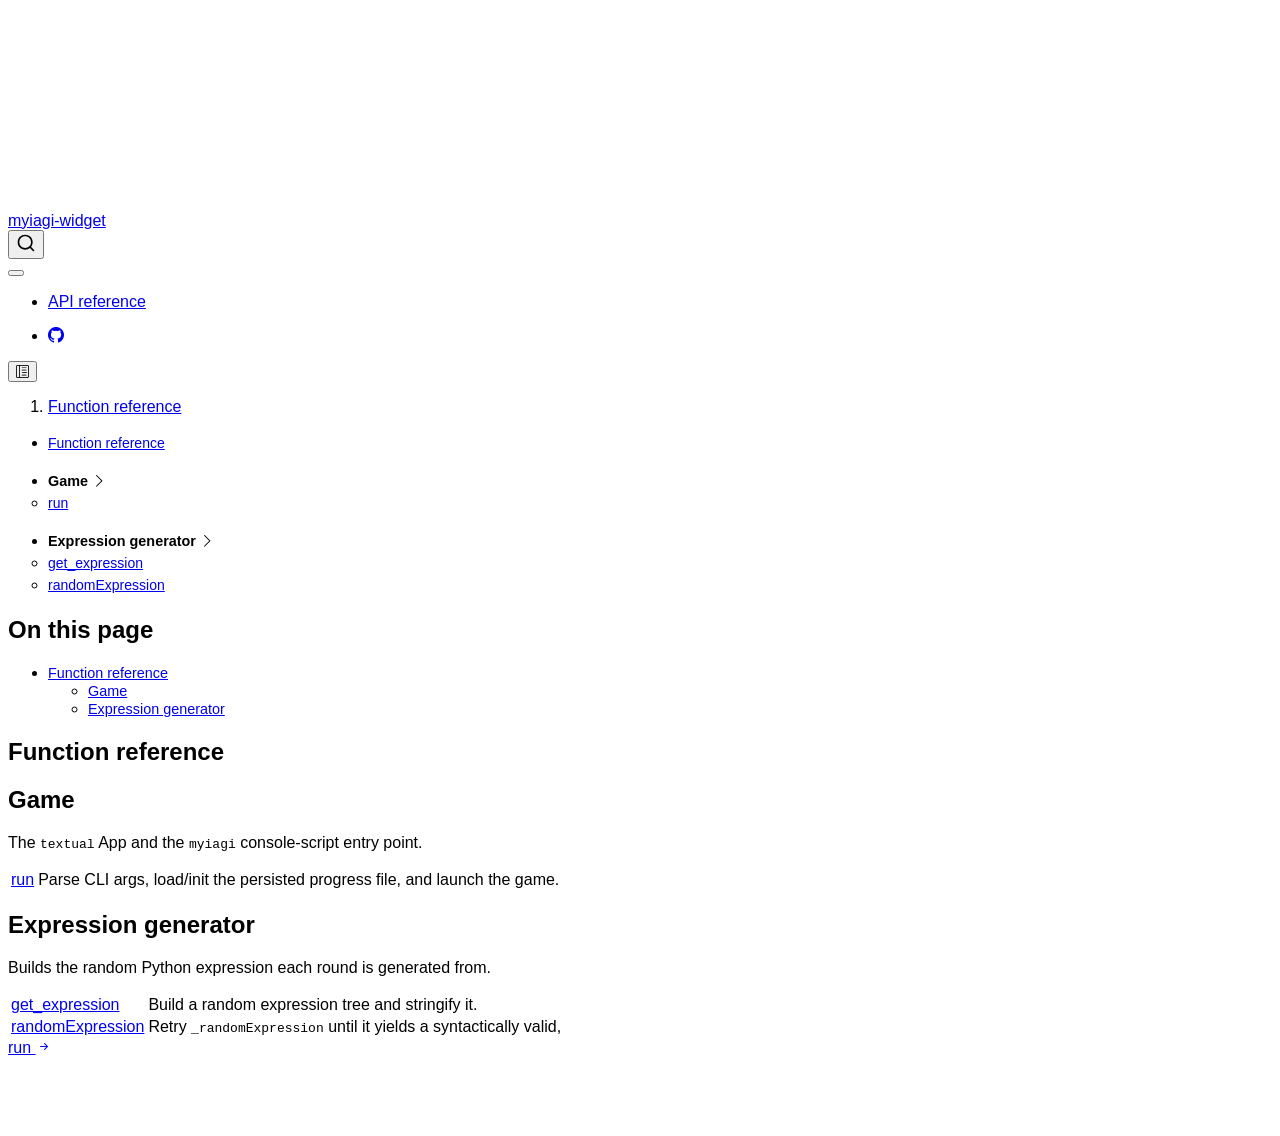
==== api/index.html @ 59ad91d5 "Built site for gh-pages" ====
<!DOCTYPE html>
<html xmlns="http://www.w3.org/1999/xhtml" lang="en" xml:lang="en"><head>

<meta charset="utf-8">
<meta name="generator" content="quarto-1.9.38">

<meta name="viewport" content="width=device-width, initial-scale=1.0, user-scalable=yes">


<title>index – myiagi-widget</title>
<style>
/* Default styles provided by pandoc.
** See https://pandoc.org/MANUAL.html#variables-for-html for config info.
*/
code{white-space: pre-wrap;}
span.smallcaps{font-variant: small-caps;}
div.columns{display: flex; gap: min(4vw, 1.5em);}
div.column{flex: auto; overflow-x: auto;}
div.hanging-indent{margin-left: 1.5em; text-indent: -1.5em;}
ul.task-list{list-style: none;}
ul.task-list li input[type="checkbox"] {
  width: 0.8em;
  margin: 0 0.8em 0.2em -1em; /* quarto-specific, see https://github.com/quarto-dev/quarto-cli/issues/4556 */ 
  vertical-align: middle;
}
</style>


<script src="../site_libs/quarto-nav/quarto-nav.js"></script>
<script src="../site_libs/quarto-nav/headroom.min.js"></script>
<script src="../site_libs/clipboard/clipboard.min.js"></script>
<script src="../site_libs/quarto-search/autocomplete.umd.js"></script>
<script src="../site_libs/quarto-search/fuse.min.js"></script>
<script src="../site_libs/quarto-search/quarto-search.js"></script>
<meta name="quarto:offset" content="../">
<link href="../api/run.html" rel="next">
<script src="../site_libs/quarto-html/quarto.js" type="module"></script>
<script src="../site_libs/quarto-html/tabsets/tabsets.js" type="module"></script>
<script src="../site_libs/quarto-html/popper.min.js"></script>
<script src="../site_libs/quarto-html/tippy.umd.min.js"></script>
<script src="../site_libs/quarto-html/anchor.min.js"></script>
<link href="../site_libs/quarto-html/tippy.css" rel="stylesheet">
<link href="../site_libs/quarto-html/quarto-syntax-highlighting-15634bcf2e68342d4ad2dfa704d543f6.css" rel="stylesheet" id="quarto-text-highlighting-styles">
<script src="../site_libs/bootstrap/bootstrap.min.js"></script>
<link href="../site_libs/bootstrap/bootstrap-icons.css" rel="stylesheet">
<link href="../site_libs/bootstrap/bootstrap-445b8638c3d06994fee0907d791121c4.min.css" rel="stylesheet" append-hash="true" id="quarto-bootstrap" data-mode="light">
<script id="quarto-search-options" type="application/json">{
  "location": "navbar",
  "copy-button": false,
  "collapse-after": 3,
  "panel-placement": "end",
  "type": "overlay",
  "limit": 50,
  "keyboard-shortcut": [
    "f",
    "/",
    "s"
  ],
  "show-item-context": false,
  "language": {
    "search-no-results-text": "No results",
    "search-matching-documents-text": "matching documents",
    "search-copy-link-title": "Copy link to search",
    "search-hide-matches-text": "Hide additional matches",
    "search-more-match-text": "more match in this document",
    "search-more-matches-text": "more matches in this document",
    "search-clear-button-title": "Clear",
    "search-text-placeholder": "",
    "search-detached-cancel-button-title": "Cancel",
    "search-submit-button-title": "Submit",
    "search-label": "Search"
  }
}</script>


<link rel="stylesheet" href="../api/_styles-quartodoc.css">
<link rel="stylesheet" href="../styles.css">
</head>

<body class="nav-sidebar floating nav-fixed quarto-light">

<div id="quarto-search-results"></div>
  <header id="quarto-header" class="headroom fixed-top">
    <nav class="navbar navbar-expand-lg " data-bs-theme="dark">
      <div class="navbar-container container-fluid">
      <div class="navbar-brand-container mx-auto">
    <a class="navbar-brand" href="../index.html">
    <span class="navbar-title">myiagi-widget</span>
    </a>
  </div>
            <div id="quarto-search" class="" title="Search"></div>
          <button class="navbar-toggler" type="button" data-bs-toggle="collapse" data-bs-target="#navbarCollapse" aria-controls="navbarCollapse" role="menu" aria-expanded="false" aria-label="Toggle navigation" onclick="if (window.quartoToggleHeadroom) { window.quartoToggleHeadroom(); }">
  <span class="navbar-toggler-icon"></span>
</button>
          <div class="collapse navbar-collapse" id="navbarCollapse">
            <ul class="navbar-nav navbar-nav-scroll me-auto">
  <li class="nav-item">
    <a class="nav-link" href="../api/"> 
<span class="menu-text">API reference</span></a>
  </li>  
</ul>
            <ul class="navbar-nav navbar-nav-scroll ms-auto">
  <li class="nav-item compact">
    <a class="nav-link" href="https://github.com/munch-group/myiagi-widget/"> <i class="bi bi-github" role="img">
</i> 
<span class="menu-text"></span></a>
  </li>  
</ul>
          </div> <!-- /navcollapse -->
            <div class="quarto-navbar-tools">
</div>
      </div> <!-- /container-fluid -->
    </nav>
  <nav class="quarto-secondary-nav">
    <div class="container-fluid d-flex">
      <button type="button" class="quarto-btn-toggle btn" data-bs-toggle="collapse" role="button" data-bs-target=".quarto-sidebar-collapse-item" aria-controls="quarto-sidebar" aria-expanded="false" aria-label="Toggle sidebar navigation" onclick="if (window.quartoToggleHeadroom) { window.quartoToggleHeadroom(); }">
        <i class="bi bi-layout-text-sidebar-reverse"></i>
      </button>
        <nav class="quarto-page-breadcrumbs" aria-label="breadcrumb"><ol class="breadcrumb"><li class="breadcrumb-item"><a href="../api/index.html">Function reference</a></li></ol></nav>
        <a class="flex-grow-1" role="navigation" data-bs-toggle="collapse" data-bs-target=".quarto-sidebar-collapse-item" aria-controls="quarto-sidebar" aria-expanded="false" aria-label="Toggle sidebar navigation" onclick="if (window.quartoToggleHeadroom) { window.quartoToggleHeadroom(); }">      
        </a>
    </div>
  </nav>
</header>
<!-- content -->
<div id="quarto-content" class="quarto-container page-columns page-rows-contents page-layout-article page-navbar">
<!-- sidebar -->
  <nav id="quarto-sidebar" class="sidebar collapse collapse-horizontal quarto-sidebar-collapse-item sidebar-navigation floating overflow-auto">
    <div class="sidebar-menu-container"> 
    <ul class="list-unstyled mt-1">
        <li class="sidebar-item">
  <div class="sidebar-item-container"> 
  <a href="../api/index.html" class="sidebar-item-text sidebar-link active">
 <span class="menu-text">Function reference</span></a>
  </div>
</li>
        <li class="sidebar-item sidebar-item-section">
      <div class="sidebar-item-container"> 
            <a class="sidebar-item-text sidebar-link text-start" data-bs-toggle="collapse" data-bs-target="#quarto-sidebar-section-1" role="navigation" aria-expanded="true">
 <span class="menu-text">Game</span></a>
          <a class="sidebar-item-toggle text-start" data-bs-toggle="collapse" data-bs-target="#quarto-sidebar-section-1" role="navigation" aria-expanded="true" aria-label="Toggle section">
            <i class="bi bi-chevron-right ms-2"></i>
          </a> 
      </div>
      <ul id="quarto-sidebar-section-1" class="collapse list-unstyled sidebar-section depth1 show">  
          <li class="sidebar-item">
  <div class="sidebar-item-container"> 
  <a href="../api/run.html" class="sidebar-item-text sidebar-link">
 <span class="menu-text">run</span></a>
  </div>
</li>
      </ul>
  </li>
        <li class="sidebar-item sidebar-item-section">
      <div class="sidebar-item-container"> 
            <a class="sidebar-item-text sidebar-link text-start" data-bs-toggle="collapse" data-bs-target="#quarto-sidebar-section-2" role="navigation" aria-expanded="true">
 <span class="menu-text">Expression generator</span></a>
          <a class="sidebar-item-toggle text-start" data-bs-toggle="collapse" data-bs-target="#quarto-sidebar-section-2" role="navigation" aria-expanded="true" aria-label="Toggle section">
            <i class="bi bi-chevron-right ms-2"></i>
          </a> 
      </div>
      <ul id="quarto-sidebar-section-2" class="collapse list-unstyled sidebar-section depth1 show">  
          <li class="sidebar-item">
  <div class="sidebar-item-container"> 
  <a href="../api/get_expression.html" class="sidebar-item-text sidebar-link">
 <span class="menu-text">get_expression</span></a>
  </div>
</li>
          <li class="sidebar-item">
  <div class="sidebar-item-container"> 
  <a href="../api/randomExpression.html" class="sidebar-item-text sidebar-link">
 <span class="menu-text">randomExpression</span></a>
  </div>
</li>
      </ul>
  </li>
    </ul>
    </div>
</nav>
<div id="quarto-sidebar-glass" class="quarto-sidebar-collapse-item" data-bs-toggle="collapse" data-bs-target=".quarto-sidebar-collapse-item"></div>
<!-- margin-sidebar -->
    <div id="quarto-margin-sidebar" class="sidebar margin-sidebar">
        <nav id="TOC" role="doc-toc" class="toc-active">
    <h2 id="toc-title">On this page</h2>
   
  <ul>
  <li><a href="#function-reference" id="toc-function-reference" class="nav-link active" data-scroll-target="#function-reference">Function reference</a>
  <ul class="collapse">
  <li><a href="#game" id="toc-game" class="nav-link" data-scroll-target="#game">Game</a></li>
  <li><a href="#expression-generator" id="toc-expression-generator" class="nav-link" data-scroll-target="#expression-generator">Expression generator</a></li>
  </ul></li>
  </ul>
</nav>
    </div>
<!-- main -->
<main class="content" id="quarto-document-content"><header id="title-block-header" class="quarto-title-block"></header>




<section id="function-reference" class="level1 doc doc-index">
<h1 class="doc doc-index">Function reference</h1>
<section id="game" class="level2">
<h2 class="anchored" data-anchor-id="game">Game</h2>
<p>The <code>textual</code> App and the <code>myiagi</code> console-script entry point.</p>
<table class="caption-top table">
<tbody>
<tr class="odd">
<td><a href="../api/run.html#myiagi_widget.app.run">run</a></td>
<td>Parse CLI args, load/init the persisted progress file, and launch the game.</td>
</tr>
</tbody>
</table>
</section>
<section id="expression-generator" class="level2">
<h2 class="anchored" data-anchor-id="expression-generator">Expression generator</h2>
<p>Builds the random Python expression each round is generated from.</p>
<table class="caption-top table">
<tbody>
<tr class="odd">
<td><a href="../api/get_expression.html#myiagi_widget.expressions.get_expression">get_expression</a></td>
<td>Build a random expression tree and stringify it.</td>
</tr>
<tr class="even">
<td><a href="../api/randomExpression.html#myiagi_widget.expressions.randomExpression">randomExpression</a></td>
<td>Retry <code>_randomExpression</code> until it yields a syntactically valid,</td>
</tr>
</tbody>
</table>


</section>
</section>

</main> <!-- /main -->
<script id="quarto-html-after-body" type="application/javascript">
  window.document.addEventListener("DOMContentLoaded", function (event) {
    const icon = "";
    const anchorJS = new window.AnchorJS();
    anchorJS.options = {
      placement: 'right',
      icon: icon
    };
    anchorJS.add('.anchored');
    const isCodeAnnotation = (el) => {
      for (const clz of el.classList) {
        if (clz.startsWith('code-annotation-')) {                     
          return true;
        }
      }
      return false;
    }
    const onCopySuccess = function(e) {
      // button target
      const button = e.trigger;
      // don't keep focus
      button.blur();
      // flash "checked"
      button.classList.add('code-copy-button-checked');
      var currentTitle = button.getAttribute("title");
      button.setAttribute("title", "Copied!");
      let tooltip;
      if (window.bootstrap) {
        button.setAttribute("data-bs-toggle", "tooltip");
        button.setAttribute("data-bs-placement", "left");
        button.setAttribute("data-bs-title", "Copied!");
        tooltip = new bootstrap.Tooltip(button, 
          { trigger: "manual", 
            customClass: "code-copy-button-tooltip",
            offset: [0, -8]});
        tooltip.show();    
      }
      setTimeout(function() {
        if (tooltip) {
          tooltip.hide();
          button.removeAttribute("data-bs-title");
          button.removeAttribute("data-bs-toggle");
          button.removeAttribute("data-bs-placement");
        }
        button.setAttribute("title", currentTitle);
        button.classList.remove('code-copy-button-checked');
      }, 1000);
      // clear code selection
      e.clearSelection();
    }
    const getTextToCopy = function(trigger) {
      const outerScaffold = trigger.parentElement.cloneNode(true);
      const codeEl = outerScaffold.querySelector('code');
      for (const childEl of codeEl.children) {
        if (isCodeAnnotation(childEl)) {
          childEl.remove();
        }
      }
      return codeEl.innerText;
    }
    const clipboard = new window.ClipboardJS('.code-copy-button:not([data-in-quarto-modal])', {
      text: getTextToCopy
    });
    clipboard.on('success', onCopySuccess);
    if (window.document.getElementById('quarto-embedded-source-code-modal')) {
      const clipboardModal = new window.ClipboardJS('.code-copy-button[data-in-quarto-modal]', {
        text: getTextToCopy,
        container: window.document.getElementById('quarto-embedded-source-code-modal')
      });
      clipboardModal.on('success', onCopySuccess);
    }
      var localhostRegex = new RegExp(/^(?:http|https):\/\/localhost\:?[0-9]*\//);
      var mailtoRegex = new RegExp(/^mailto:/);
        var filterRegex = new RegExp('/' + window.location.host + '/');
      var isInternal = (href) => {
          return filterRegex.test(href) || localhostRegex.test(href) || mailtoRegex.test(href);
      }
      // Inspect non-navigation links and adorn them if external
     var links = window.document.querySelectorAll('a[href]:not(.nav-link):not(.navbar-brand):not(.toc-action):not(.sidebar-link):not(.sidebar-item-toggle):not(.pagination-link):not(.no-external):not([aria-hidden]):not(.dropdown-item):not(.quarto-navigation-tool):not(.about-link)');
      for (var i=0; i<links.length; i++) {
        const link = links[i];
        if (!isInternal(link.href)) {
          // undo the damage that might have been done by quarto-nav.js in the case of
          // links that we want to consider external
          if (link.dataset.originalHref !== undefined) {
            link.href = link.dataset.originalHref;
          }
        }
      }
    function tippyHover(el, contentFn, onTriggerFn, onUntriggerFn) {
      const config = {
        allowHTML: true,
        maxWidth: 500,
        delay: 100,
        arrow: false,
        appendTo: function(el) {
            return el.parentElement;
        },
        interactive: true,
        interactiveBorder: 10,
        theme: 'quarto',
        placement: 'bottom-start',
      };
      if (contentFn) {
        config.content = contentFn;
      }
      if (onTriggerFn) {
        config.onTrigger = onTriggerFn;
      }
      if (onUntriggerFn) {
        config.onUntrigger = onUntriggerFn;
      }
      window.tippy(el, config); 
    }
    const noterefs = window.document.querySelectorAll('a[role="doc-noteref"]');
    for (var i=0; i<noterefs.length; i++) {
      const ref = noterefs[i];
      tippyHover(ref, function() {
        // use id or data attribute instead here
        let href = ref.getAttribute('data-footnote-href') || ref.getAttribute('href');
        try { href = new URL(href).hash; } catch {}
        const id = href.replace(/^#\/?/, "");
        const note = window.document.getElementById(id);
        if (note) {
          return note.innerHTML;
        } else {
          return "";
        }
      });
    }
    const xrefs = window.document.querySelectorAll('a.quarto-xref');
    const processXRef = (id, note) => {
      // Strip column container classes
      const stripColumnClz = (el) => {
        el.classList.remove("page-full", "page-columns");
        if (el.children) {
          for (const child of el.children) {
            stripColumnClz(child);
          }
        }
      }
      stripColumnClz(note)
      if (id === null || id.startsWith('sec-')) {
        // Special case sections, only their first couple elements
        const container = document.createElement("div");
        if (note.children && note.children.length > 2) {
          container.appendChild(note.children[0].cloneNode(true));
          for (let i = 1; i < note.children.length; i++) {
            const child = note.children[i];
            if (child.tagName === "P" && child.innerText === "") {
              continue;
            } else {
              container.appendChild(child.cloneNode(true));
              break;
            }
          }
          if (window.Quarto?.typesetMath) {
            window.Quarto.typesetMath(container);
          }
          return container.innerHTML
        } else {
          if (window.Quarto?.typesetMath) {
            window.Quarto.typesetMath(note);
          }
          return note.innerHTML;
        }
      } else {
        // Remove any anchor links if they are present
        const anchorLink = note.querySelector('a.anchorjs-link');
        if (anchorLink) {
          anchorLink.remove();
        }
        if (window.Quarto?.typesetMath) {
          window.Quarto.typesetMath(note);
        }
        if (note.classList.contains("callout")) {
          return note.outerHTML;
        } else {
          return note.innerHTML;
        }
      }
    }
    for (var i=0; i<xrefs.length; i++) {
      const xref = xrefs[i];
      tippyHover(xref, undefined, function(instance) {
        instance.disable();
        let url = xref.getAttribute('href');
        let hash = undefined; 
        if (url.startsWith('#')) {
          hash = url;
        } else {
          try { hash = new URL(url).hash; } catch {}
        }
        if (hash) {
          const id = hash.replace(/^#\/?/, "");
          const note = window.document.getElementById(id);
          if (note !== null) {
            try {
              const html = processXRef(id, note.cloneNode(true));
              instance.setContent(html);
            } finally {
              instance.enable();
              instance.show();
            }
          } else {
            // See if we can fetch this
            fetch(url.split('#')[0])
            .then(res => res.text())
            .then(html => {
              const parser = new DOMParser();
              const htmlDoc = parser.parseFromString(html, "text/html");
              const note = htmlDoc.getElementById(id);
              if (note !== null) {
                const html = processXRef(id, note);
                instance.setContent(html);
              } 
            }).finally(() => {
              instance.enable();
              instance.show();
            });
          }
        } else {
          // See if we can fetch a full url (with no hash to target)
          // This is a special case and we should probably do some content thinning / targeting
          fetch(url)
          .then(res => res.text())
          .then(html => {
            const parser = new DOMParser();
            const htmlDoc = parser.parseFromString(html, "text/html");
            const note = htmlDoc.querySelector('main.content');
            if (note !== null) {
              // This should only happen for chapter cross references
              // (since there is no id in the URL)
              // remove the first header
              if (note.children.length > 0 && note.children[0].tagName === "HEADER") {
                note.children[0].remove();
              }
              const html = processXRef(null, note);
              instance.setContent(html);
            } 
          }).finally(() => {
            instance.enable();
            instance.show();
          });
        }
      }, function(instance) {
      });
    }
        let selectedAnnoteEl;
        const selectorForAnnotation = ( cell, annotation) => {
          let cellAttr = 'data-code-cell="' + cell + '"';
          let lineAttr = 'data-code-annotation="' +  annotation + '"';
          const selector = 'span[' + cellAttr + '][' + lineAttr + ']';
          return selector;
        }
        const selectCodeLines = (annoteEl) => {
          const doc = window.document;
          const targetCell = annoteEl.getAttribute("data-target-cell");
          const targetAnnotation = annoteEl.getAttribute("data-target-annotation");
          const annoteSpan = window.document.querySelector(selectorForAnnotation(targetCell, targetAnnotation));
          const lines = annoteSpan.getAttribute("data-code-lines").split(",");
          const lineIds = lines.map((line) => {
            return targetCell + "-" + line;
          })
          let top = null;
          let height = null;
          let parent = null;
          if (lineIds.length > 0) {
              //compute the position of the single el (top and bottom and make a div)
              const el = window.document.getElementById(lineIds[0]);
              top = el.offsetTop;
              height = el.offsetHeight;
              parent = el.parentElement.parentElement;
            if (lineIds.length > 1) {
              const lastEl = window.document.getElementById(lineIds[lineIds.length - 1]);
              const bottom = lastEl.offsetTop + lastEl.offsetHeight;
              height = bottom - top;
            }
            if (top !== null && height !== null && parent !== null) {
              // cook up a div (if necessary) and position it 
              let div = window.document.getElementById("code-annotation-line-highlight");
              if (div === null) {
                div = window.document.createElement("div");
                div.setAttribute("id", "code-annotation-line-highlight");
                div.style.position = 'absolute';
                parent.appendChild(div);
              }
              div.style.top = top - 2 + "px";
              div.style.height = height + 4 + "px";
              div.style.left = 0;
              let gutterDiv = window.document.getElementById("code-annotation-line-highlight-gutter");
              if (gutterDiv === null) {
                gutterDiv = window.document.createElement("div");
                gutterDiv.setAttribute("id", "code-annotation-line-highlight-gutter");
                gutterDiv.style.position = 'absolute';
                const codeCell = window.document.getElementById(targetCell);
                const gutter = codeCell.querySelector('.code-annotation-gutter');
                gutter.appendChild(gutterDiv);
              }
              gutterDiv.style.top = top - 2 + "px";
              gutterDiv.style.height = height + 4 + "px";
            }
            selectedAnnoteEl = annoteEl;
          }
        };
        const unselectCodeLines = () => {
          const elementsIds = ["code-annotation-line-highlight", "code-annotation-line-highlight-gutter"];
          elementsIds.forEach((elId) => {
            const div = window.document.getElementById(elId);
            if (div) {
              div.remove();
            }
          });
          selectedAnnoteEl = undefined;
        };
          // Handle positioning of the toggle
      window.addEventListener(
        "resize",
        throttle(() => {
          elRect = undefined;
          if (selectedAnnoteEl) {
            selectCodeLines(selectedAnnoteEl);
          }
        }, 10)
      );
      function throttle(fn, ms) {
      let throttle = false;
      let timer;
        return (...args) => {
          if(!throttle) { // first call gets through
              fn.apply(this, args);
              throttle = true;
          } else { // all the others get throttled
              if(timer) clearTimeout(timer); // cancel #2
              timer = setTimeout(() => {
                fn.apply(this, args);
                timer = throttle = false;
              }, ms);
          }
        };
      }
        // Attach click handler to the DT
        const annoteDls = window.document.querySelectorAll('dt[data-target-cell]');
        for (const annoteDlNode of annoteDls) {
          annoteDlNode.addEventListener('click', (event) => {
            const clickedEl = event.target;
            if (clickedEl !== selectedAnnoteEl) {
              unselectCodeLines();
              const activeEl = window.document.querySelector('dt[data-target-cell].code-annotation-active');
              if (activeEl) {
                activeEl.classList.remove('code-annotation-active');
              }
              selectCodeLines(clickedEl);
              clickedEl.classList.add('code-annotation-active');
            } else {
              // Unselect the line
              unselectCodeLines();
              clickedEl.classList.remove('code-annotation-active');
            }
          });
        }
    const findCites = (el) => {
      const parentEl = el.parentElement;
      if (parentEl) {
        const cites = parentEl.dataset.cites;
        if (cites) {
          return {
            el,
            cites: cites.split(' ')
          };
        } else {
          return findCites(el.parentElement)
        }
      } else {
        return undefined;
      }
    };
    var bibliorefs = window.document.querySelectorAll('a[role="doc-biblioref"]');
    for (var i=0; i<bibliorefs.length; i++) {
      const ref = bibliorefs[i];
      const citeInfo = findCites(ref);
      if (citeInfo) {
        tippyHover(citeInfo.el, function() {
          var popup = window.document.createElement('div');
          citeInfo.cites.forEach(function(cite) {
            var citeDiv = window.document.createElement('div');
            citeDiv.classList.add('hanging-indent');
            citeDiv.classList.add('csl-entry');
            var biblioDiv = window.document.getElementById('ref-' + cite);
            if (biblioDiv) {
              citeDiv.innerHTML = biblioDiv.innerHTML;
            }
            popup.appendChild(citeDiv);
          });
          return popup.innerHTML;
        });
      }
    }
  });
  </script>
<nav class="page-navigation">
  <div class="nav-page nav-page-previous">
  </div>
  <div class="nav-page nav-page-next">
      <a href="../api/run.html" class="pagination-link" aria-label="run">
        <span class="nav-page-text">run</span> <i class="bi bi-arrow-right-short"></i>
      </a>
  </div>
</nav>
</div> <!-- /content -->




</body></html>
---- site_libs/quarto-html/tippy.css ----
.tippy-box[data-animation=fade][data-state=hidden]{opacity:0}[data-tippy-root]{max-width:calc(100vw - 10px)}.tippy-box{position:relative;background-color:#333;color:#fff;border-radius:4px;font-size:14px;line-height:1.4;white-space:normal;outline:0;transition-property:transform,visibility,opacity}.tippy-box[data-placement^=top]>.tippy-arrow{bottom:0}.tippy-box[data-placement^=top]>.tippy-arrow:before{bottom:-7px;left:0;border-width:8px 8px 0;border-top-color:initial;transform-origin:center top}.tippy-box[data-placement^=bottom]>.tippy-arrow{top:0}.tippy-box[data-placement^=bottom]>.tippy-arrow:before{top:-7px;left:0;border-width:0 8px 8px;border-bottom-color:initial;transform-origin:center bottom}.tippy-box[data-placement^=left]>.tippy-arrow{right:0}.tippy-box[data-placement^=left]>.tippy-arrow:before{border-width:8px 0 8px 8px;border-left-color:initial;right:-7px;transform-origin:center left}.tippy-box[data-placement^=right]>.tippy-arrow{left:0}.tippy-box[data-placement^=right]>.tippy-arrow:before{left:-7px;border-width:8px 8px 8px 0;border-right-color:initial;transform-origin:center right}.tippy-box[data-inertia][data-state=visible]{transition-timing-function:cubic-bezier(.54,1.5,.38,1.11)}.tippy-arrow{width:16px;height:16px;color:#333}.tippy-arrow:before{content:"";position:absolute;border-color:transparent;border-style:solid}.tippy-content{position:relative;padding:5px 9px;z-index:1}
---- site_libs/quarto-html/quarto-syntax-highlighting-15634bcf2e68342d4ad2dfa704d543f6.css ----
/* quarto syntax highlight colors */
:root {
  --quarto-hl-ot-color: #003B4F;
  --quarto-hl-at-color: #657422;
  --quarto-hl-ss-color: #20794D;
  --quarto-hl-an-color: #5E5E5E;
  --quarto-hl-fu-color: #4758AB;
  --quarto-hl-st-color: #20794D;
  --quarto-hl-cf-color: #003B4F;
  --quarto-hl-op-color: #5E5E5E;
  --quarto-hl-er-color: #AD0000;
  --quarto-hl-bn-color: #AD0000;
  --quarto-hl-al-color: #AD0000;
  --quarto-hl-va-color: #111111;
  --quarto-hl-bu-color: inherit;
  --quarto-hl-ex-color: inherit;
  --quarto-hl-pp-color: #AD0000;
  --quarto-hl-in-color: #5E5E5E;
  --quarto-hl-vs-color: #20794D;
  --quarto-hl-wa-color: #5E5E5E;
  --quarto-hl-do-color: #5E5E5E;
  --quarto-hl-im-color: #00769E;
  --quarto-hl-ch-color: #20794D;
  --quarto-hl-dt-color: #AD0000;
  --quarto-hl-fl-color: #AD0000;
  --quarto-hl-co-color: #5E5E5E;
  --quarto-hl-cv-color: #5E5E5E;
  --quarto-hl-cn-color: #8f5902;
  --quarto-hl-sc-color: #5E5E5E;
  --quarto-hl-dv-color: #AD0000;
  --quarto-hl-kw-color: #003B4F;
}

/* other quarto variables */
:root {
  --quarto-font-monospace: SFMono-Regular, Menlo, Monaco, Consolas, "Liberation Mono", "Courier New", monospace;
}

/* syntax highlight based on Pandoc's rules */
pre > code.sourceCode > span {
  color: #003B4F;
}

code.sourceCode > span {
  color: #003B4F;
}

div.sourceCode,
div.sourceCode pre.sourceCode {
  color: #003B4F;
}

/* Normal */
code span {
  color: #003B4F;
}

/* Alert */
code span.al {
  color: #AD0000;
  font-style: inherit;
}

/* Annotation */
code span.an {
  color: #5E5E5E;
  font-style: inherit;
}

/* Attribute */
code span.at {
  color: #657422;
  font-style: inherit;
}

/* BaseN */
code span.bn {
  color: #AD0000;
  font-style: inherit;
}

/* BuiltIn */
code span.bu {
  font-style: inherit;
}

/* ControlFlow */
code span.cf {
  color: #003B4F;
  font-weight: bold;
  font-style: inherit;
}

/* Char */
code span.ch {
  color: #20794D;
  font-style: inherit;
}

/* Constant */
code span.cn {
  color: #8f5902;
  font-style: inherit;
}

/* Comment */
code span.co {
  color: #5E5E5E;
  font-style: inherit;
}

/* CommentVar */
code span.cv {
  color: #5E5E5E;
  font-style: italic;
}

/* Documentation */
code span.do {
  color: #5E5E5E;
  font-style: italic;
}

/* DataType */
code span.dt {
  color: #AD0000;
  font-style: inherit;
}

/* DecVal */
code span.dv {
  color: #AD0000;
  font-style: inherit;
}

/* Error */
code span.er {
  color: #AD0000;
  font-style: inherit;
}

/* Extension */
code span.ex {
  font-style: inherit;
}

/* Float */
code span.fl {
  color: #AD0000;
  font-style: inherit;
}

/* Function */
code span.fu {
  color: #4758AB;
  font-style: inherit;
}

/* Import */
code span.im {
  color: #00769E;
  font-style: inherit;
}

/* Information */
code span.in {
  color: #5E5E5E;
  font-style: inherit;
}

/* Keyword */
code span.kw {
  color: #003B4F;
  font-weight: bold;
  font-style: inherit;
}

/* Operator */
code span.op {
  color: #5E5E5E;
  font-style: inherit;
}

/* Other */
code span.ot {
  color: #003B4F;
  font-style: inherit;
}

/* Preprocessor */
code span.pp {
  color: #AD0000;
  font-style: inherit;
}

/* SpecialChar */
code span.sc {
  color: #5E5E5E;
  font-style: inherit;
}

/* SpecialString */
code span.ss {
  color: #20794D;
  font-style: inherit;
}

/* String */
code span.st {
  color: #20794D;
  font-style: inherit;
}

/* Variable */
code span.va {
  color: #111111;
  font-style: inherit;
}

/* VerbatimString */
code span.vs {
  color: #20794D;
  font-style: inherit;
}

/* Warning */
code span.wa {
  color: #5E5E5E;
  font-style: italic;
}

.prevent-inlining {
  content: "</";
}

/*# sourceMappingURL=f23921c56f73e400b49028c9186a1aa0.css.map */
---- api/_styles-quartodoc.css ----
/*
This file generated automatically by quartodoc version 0.11.1.
Modifications may be overwritten by quartodoc build. If you want to
customize styles, create a new .css file to avoid losing changes.
*/


/* styles for parameter tables, etc.. ----
*/

.doc-section dt code {
    background: none;
}

.doc-section dt {
    /* background-color: lightyellow; */
    display: block;
}

.doc-section dl dd {
    margin-left: 3rem;
}
---- styles.css ----
@import url('https://rsms.me/inter/inter.css');
html { font-family: 'Inter', sans-serif; }
@supports (font-variation-settings: normal) {
  html { font-family: 'Inter var', sans-serif; }
}

:root {
  --bs-body-font-family: inter;
  --bs-body-font-size: 16px;
}

/* css styles */

.cell-output pre code {
  white-space: pre-wrap;
}


/* sidebar formatting */

.sidebar a.nav-link {
  font-size: 14.4px;
  font-weight: 400;
}


.sidebar-item-container .text-start {
  font-weight: 600;
  font-size: 14.4px !important;
}

.sidebar-item-text {
  /*color: rgba(60, 60, 60, 0.7);*/
  font-weight: 500;
  font-size: 14px;
  line-height: 22px;
}

.sidebar-item {
  margin-top: 0px;
}

.sidebar-item-section {
  padding-top: 16px;
}

.sidebar-section {
  padding-left: 0px !important;
}

.sidebar-item-section .sidebar-item-section {
  padding-top: 0px;
  padding-left: 10px;
}


td:first-child {
  text-wrap: nowrap;
  text-size-adjust: 100%;
}

td:first-child a {
  word-break: normal;
}


/* Example Gallery */

.gallery .gallery-card-body {
    height: 250px;
    padding-bottom: 20px;
}

.gallery .gallery-card-cta {
  font-size: 32px;
  text-align: center;
  padding: 100px 45px 45px 45px;
  width: 100%;
  background-color: rgb(248, 249, 250);
}

.gallery a {
  text-decoration: none;
}


.gallery .gallery-card-body img {
    width: 100%;
    height: 100%;
    object-fit: contain;
}

.gallery .card-header {
    font-size: 14px;
    text-decoration: none;
    text-align: center;
}

.gallery .card-header h6 {
  margin-top: 0.5rem;
}

.gallery .card-header a {
    text-decoration: none;
}

.gallery-links ul {
  list-style-type: none;
}

.gallery-links li {
  display: inline;
  margin-right: 60px;

}
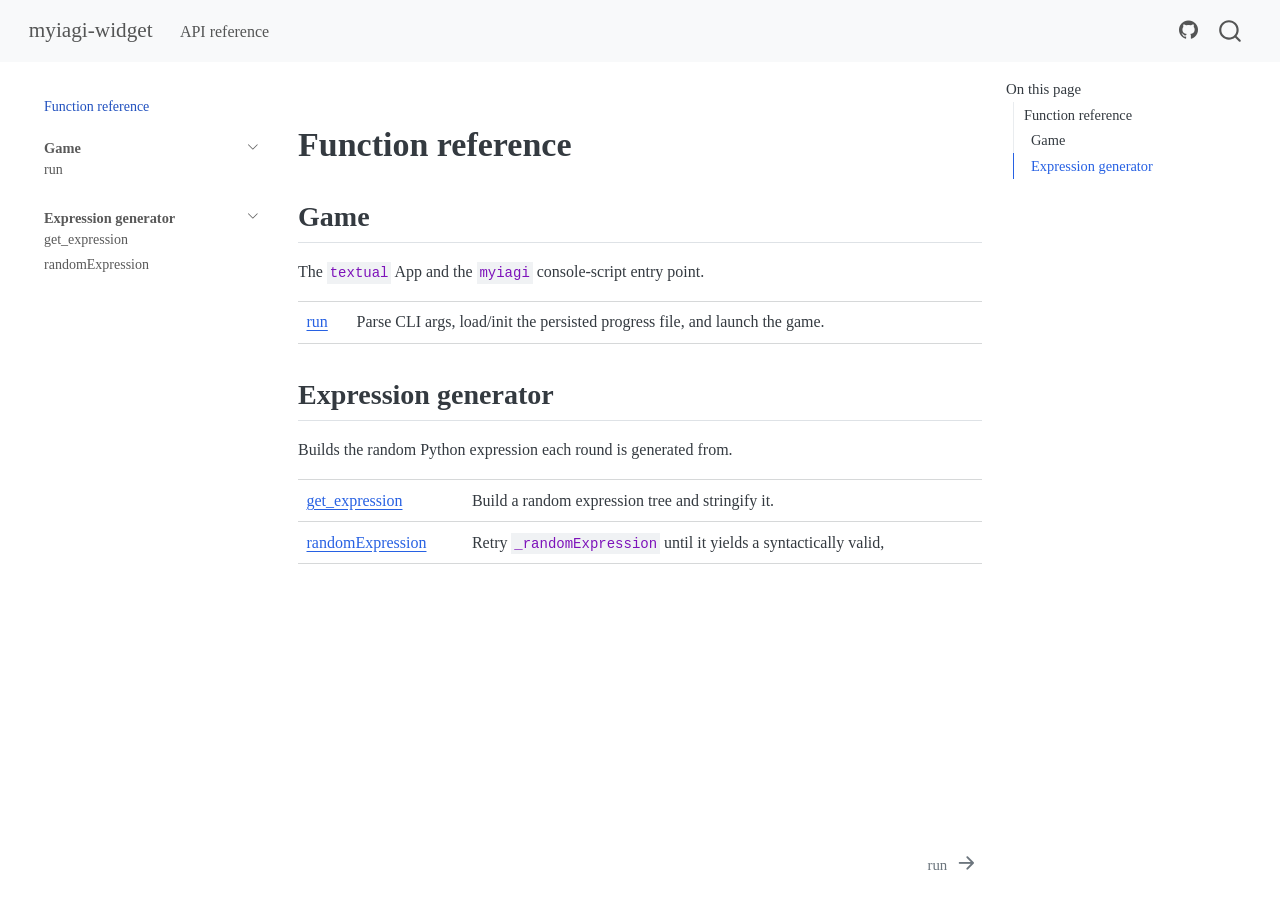
==== commit a87cf345: "Built site for gh-pages" ====
--- a/api/index.html
+++ b/api/index.html
@@ -43,7 +43,7 @@
 <link href="../site_libs/quarto-html/quarto-syntax-highlighting-15634bcf2e68342d4ad2dfa704d543f6.css" rel="stylesheet" id="quarto-text-highlighting-styles">
 <script src="../site_libs/bootstrap/bootstrap.min.js"></script>
 <link href="../site_libs/bootstrap/bootstrap-icons.css" rel="stylesheet">
-<link href="../site_libs/bootstrap/bootstrap-445b8638c3d06994fee0907d791121c4.min.css" rel="stylesheet" append-hash="true" id="quarto-bootstrap" data-mode="light">
+<link href="../site_libs/bootstrap/bootstrap-c98d9d0b3b0a085d3ddf71e6e91476d8.min.css" rel="stylesheet" append-hash="true" id="quarto-bootstrap" data-mode="light">
 <script id="quarto-search-options" type="application/json">{
   "location": "navbar",
   "copy-button": false,
@@ -306,7 +306,7 @@
     }
       var localhostRegex = new RegExp(/^(?:http|https):\/\/localhost\:?[0-9]*\//);
       var mailtoRegex = new RegExp(/^mailto:/);
-        var filterRegex = new RegExp('/' + window.location.host + '/');
+        var filterRegex = new RegExp("https:\/\/munch-group\.github\.io\/myiagi-widget\/");
       var isInternal = (href) => {
           return filterRegex.test(href) || localhostRegex.test(href) || mailtoRegex.test(href);
       }
